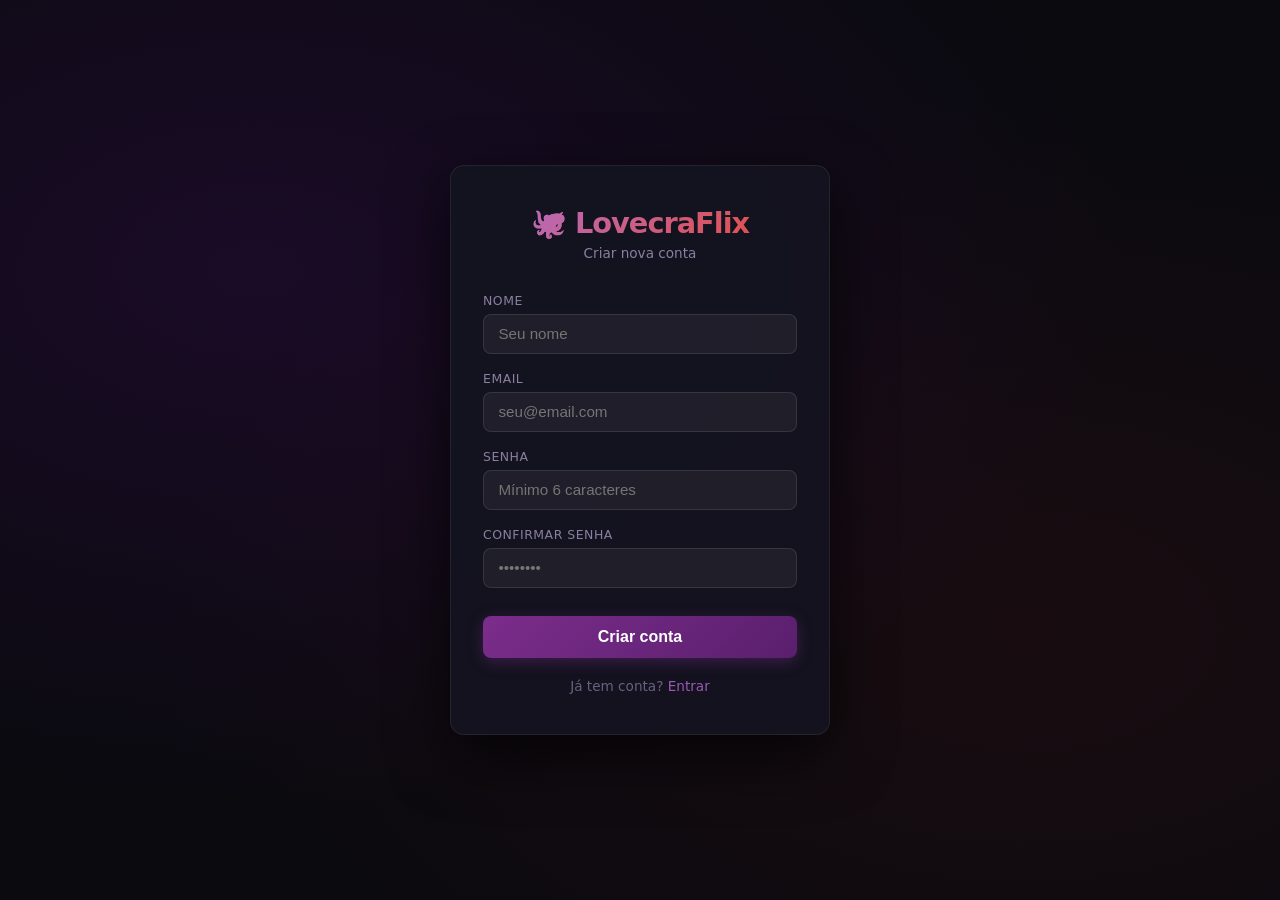
==== frontend/cadastro.html @ eb10ae69 "Initial commit — LovecraFlix Servidor local de streaming estilo Netflix para acervo pessoal. Inclui " ====
<!DOCTYPE html>
<html lang="pt-BR">
<head>
  <meta charset="UTF-8">
  <meta name="viewport" content="width=device-width, initial-scale=1.0">
  <title>LovecraFlix — Criar conta</title>
  <style>
    *, *::before, *::after { box-sizing: border-box; margin: 0; padding: 0; }

    body {
      background: #0a0a0f;
      color: #e8e0f5;
      font-family: 'Segoe UI', system-ui, sans-serif;
      min-height: 100vh;
      display: flex; align-items: center; justify-content: center;
      background-image: radial-gradient(ellipse at 20% 30%, rgba(74,14,110,0.25) 0%, transparent 60%),
                        radial-gradient(ellipse at 80% 70%, rgba(107,26,26,0.15) 0%, transparent 60%);
    }

    .box {
      background: rgba(20,20,32,0.92);
      border: 1px solid rgba(255,255,255,0.07);
      border-radius: 14px;
      padding: 2.5rem 2rem;
      width: 100%; max-width: 380px;
      backdrop-filter: blur(12px);
      box-shadow: 0 20px 60px rgba(0,0,0,0.7);
    }

    .logo {
      font-size: 1.8rem; font-weight: 900; letter-spacing: -1px;
      background: linear-gradient(135deg, #b06fcc, #e74c3c);
      -webkit-background-clip: text; background-clip: text;
      -webkit-text-fill-color: transparent;
      text-align: center; margin-bottom: .3rem;
    }

    .subtitle {
      text-align: center; color: #8a7fa0;
      font-size: .85rem; margin-bottom: 2rem;
    }

    label {
      display: block; font-size: .78rem;
      color: #8a7fa0; margin-bottom: .35rem; margin-top: 1.1rem;
      letter-spacing: .5px; text-transform: uppercase;
    }

    input {
      width: 100%;
      background: rgba(255,255,255,0.05);
      border: 1px solid rgba(255,255,255,0.1);
      border-radius: 8px; padding: .65rem .9rem;
      color: #e8e0f5; font-size: .95rem; outline: none;
      transition: border .2s, background .2s;
    }
    input:focus {
      border-color: #7b2d8b;
      background: rgba(255,255,255,0.08);
    }

    .btn {
      width: 100%; margin-top: 1.75rem;
      background: linear-gradient(135deg, #7b2d8b, #5a1f6e);
      border: none; border-radius: 8px;
      color: #fff; font-size: 1rem; font-weight: 600;
      padding: .75rem; cursor: pointer;
      transition: opacity .2s, transform .1s;
      box-shadow: 0 4px 15px rgba(123,45,139,.4);
    }
    .btn:hover { opacity: .9; transform: translateY(-1px); }

    .login-link {
      text-align: center; margin-top: 1.25rem;
      font-size: .85rem; color: #6a6080;
    }
    .login-link a { color: #9b59b6; text-decoration: none; }
    .login-link a:hover { text-decoration: underline; }

    .erro {
      margin-top: 1rem; padding: .6rem .9rem;
      background: rgba(192,57,43,.15);
      border: 1px solid rgba(192,57,43,.3);
      border-radius: 6px; color: #e74c3c;
      font-size: .85rem; display: none;
    }
    .sucesso {
      margin-top: 1rem; padding: .6rem .9rem;
      background: rgba(39,174,96,.15);
      border: 1px solid rgba(39,174,96,.3);
      border-radius: 6px; color: #2ecc71;
      font-size: .85rem; display: none;
    }
  </style>
</head>
<body>
<div class="box">
  <div class="logo">🐙 LovecraFlix</div>
  <div class="subtitle">Criar nova conta</div>

  <form id="form">
    <label>Nome</label>
    <input type="text" id="nome" placeholder="Seu nome" required autocomplete="name">

    <label>Email</label>
    <input type="email" id="email" placeholder="seu@email.com" required autocomplete="email">

    <label>Senha</label>
    <input type="password" id="senha" placeholder="Mínimo 6 caracteres" required minlength="6" autocomplete="new-password">

    <label>Confirmar senha</label>
    <input type="password" id="confirmar" placeholder="••••••••" required autocomplete="new-password">

    <button class="btn" type="submit">Criar conta</button>
    <div class="erro"    id="erro"></div>
    <div class="sucesso" id="sucesso"></div>
  </form>

  <div class="login-link">Já tem conta? <a href="/login">Entrar</a></div>
</div>

<script>
if (localStorage.getItem("lc_token")) location.href = "/";

document.getElementById("form").addEventListener("submit", async e => {
  e.preventDefault();
  const erro    = document.getElementById("erro");
  const sucesso = document.getElementById("sucesso");
  erro.style.display = sucesso.style.display = "none";

  const senha     = document.getElementById("senha").value;
  const confirmar = document.getElementById("confirmar").value;

  if (senha !== confirmar) {
    erro.textContent = "As senhas não coincidem.";
    erro.style.display = "block";
    return;
  }

  const r = await fetch("/auth/cadastro", {
    method: "POST",
    headers: { "Content-Type": "application/json" },
    body: JSON.stringify({
      nome:  document.getElementById("nome").value,
      email: document.getElementById("email").value,
      senha
    })
  });

  if (r.ok) {
    sucesso.textContent = "Conta criada! Redirecionando...";
    sucesso.style.display = "block";
    const data = await r.json();
    localStorage.setItem("lc_token", data.token);
    localStorage.setItem("lc_nome",  data.nome);
    setTimeout(() => location.href = "/", 1200);
  } else {
    const msg = await r.json();
    erro.textContent = msg.detail || "Erro ao criar conta.";
    erro.style.display = "block";
  }
});
</script>
</body>
</html>
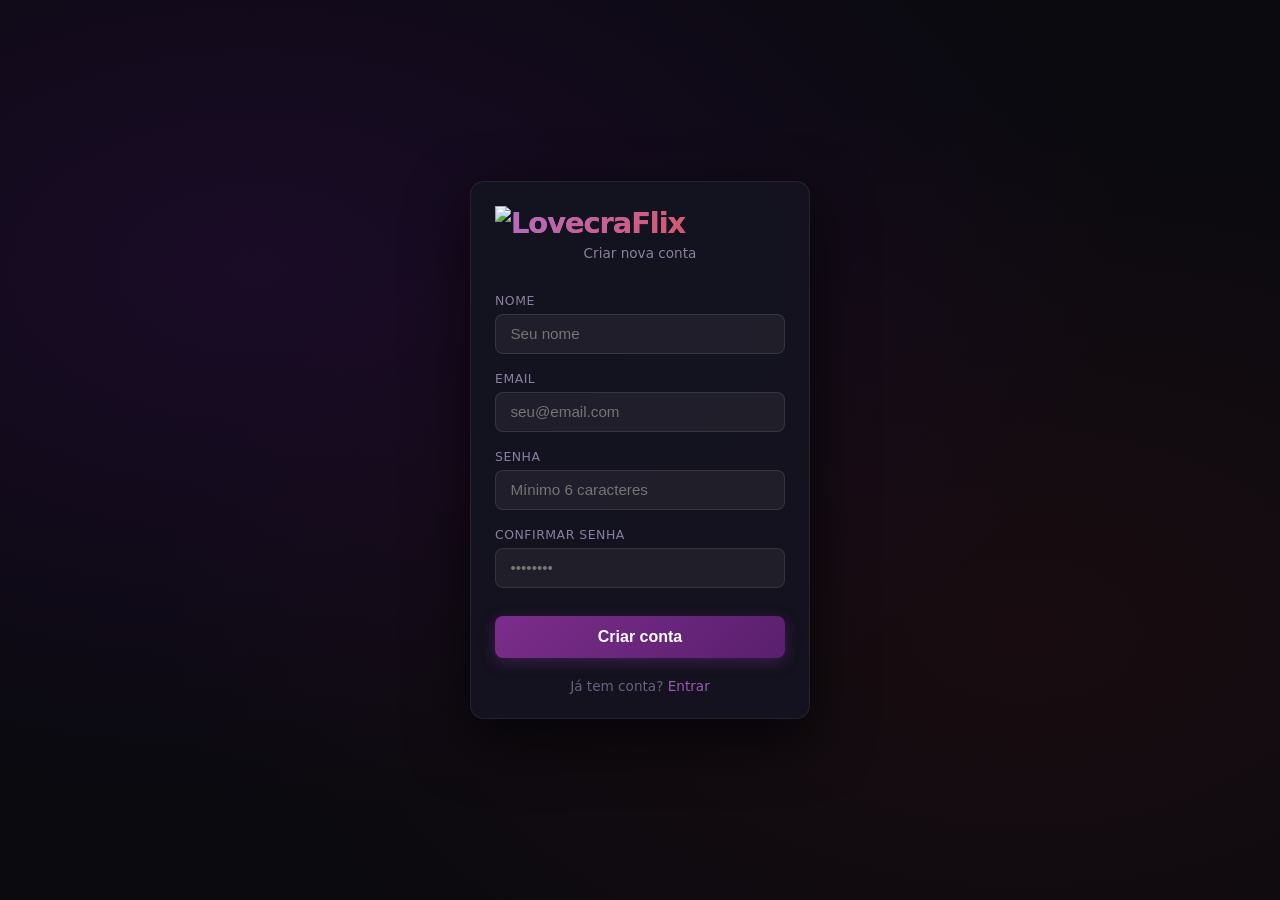
==== commit 8f753f12: "corrigindo a logo" ====
--- a/frontend/cadastro.html
+++ b/frontend/cadastro.html
@@ -21,8 +21,8 @@
       background: rgba(20,20,32,0.92);
       border: 1px solid rgba(255,255,255,0.07);
       border-radius: 14px;
-      padding: 2.5rem 2rem;
-      width: 100%; max-width: 380px;
+      padding: 1.5rem 1.5rem;
+      width: 100%; max-width: 340px;
       backdrop-filter: blur(12px);
       box-shadow: 0 20px 60px rgba(0,0,0,0.7);
     }
@@ -32,7 +32,10 @@
       background: linear-gradient(135deg, #b06fcc, #e74c3c);
       -webkit-background-clip: text; background-clip: text;
       -webkit-text-fill-color: transparent;
-      text-align: center; margin-bottom: .3rem;
+      margin-bottom: .3rem;
+    }
+    .logo-icon {
+      display: block; width: 100%; height: auto; margin: 0;
     }
 
     .subtitle {
@@ -95,7 +98,7 @@
 </head>
 <body>
 <div class="box">
-  <div class="logo">🐙 LovecraFlix</div>
+  <div class="logo"><img class="logo-icon" src="/static/logo.png" alt="LovecraFlix"></div>
   <div class="subtitle">Criar nova conta</div>
 
   <form id="form">
